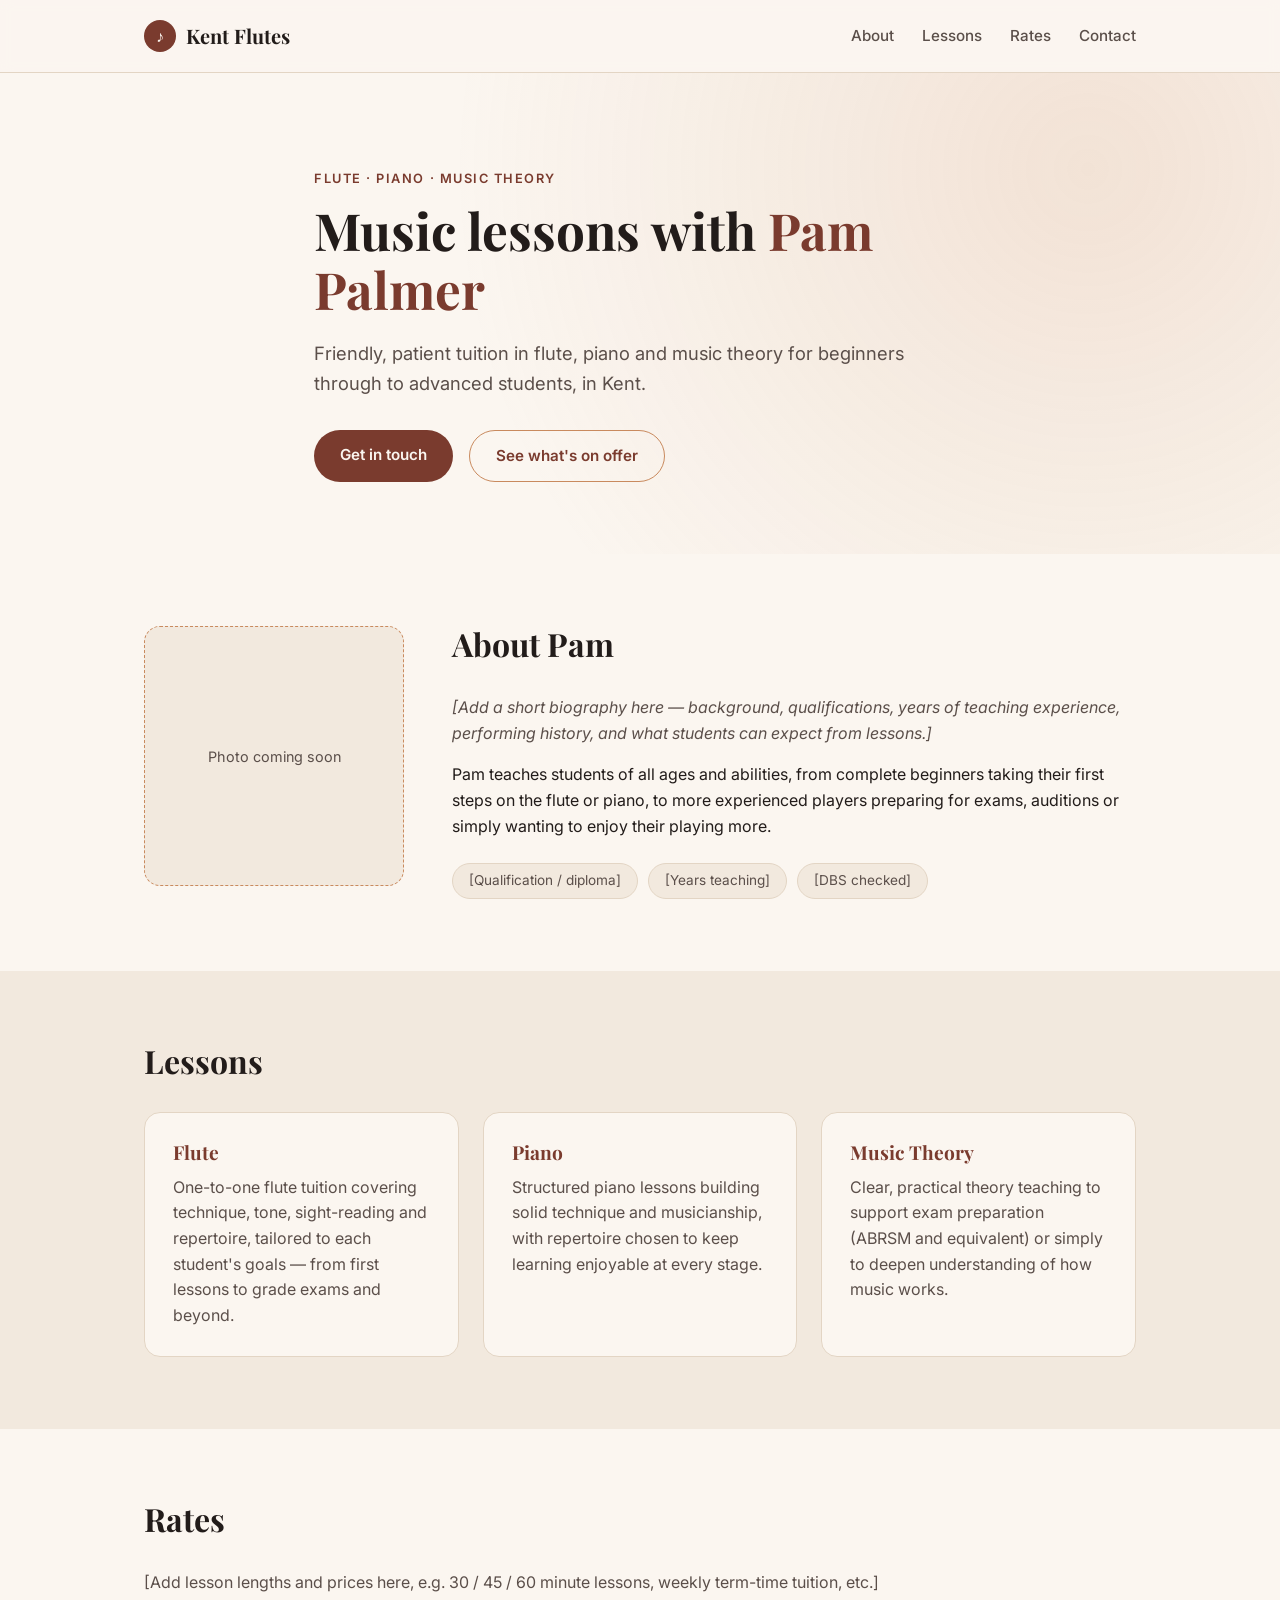
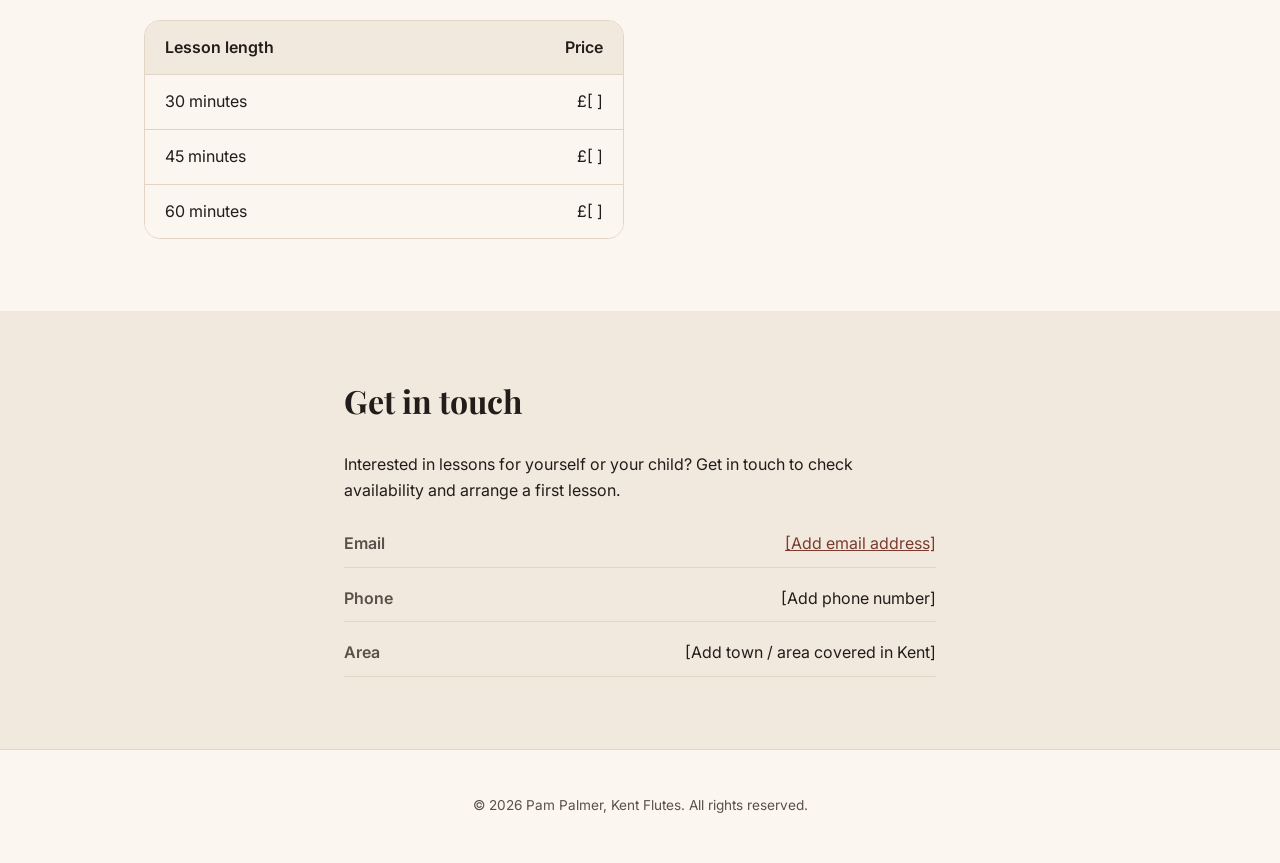
==== index.html @ 78967f45 "Add initial Kent Flutes site for Pam Palmer Flute, piano and music theory tuition site with placehol" ====
<!DOCTYPE html>
<html lang="en">
<head>
<meta charset="UTF-8">
<meta name="viewport" content="width=device-width, initial-scale=1.0">
<title>Pam Palmer | Kent Flutes — Flute, Piano &amp; Music Theory Tuition</title>
<meta name="description" content="Pam Palmer offers friendly, experienced flute, piano and music theory lessons for children and adults in Kent.">
<link rel="preconnect" href="https://fonts.googleapis.com">
<link rel="preconnect" href="https://fonts.gstatic.com" crossorigin>
<link href="https://fonts.googleapis.com/css2?family=Playfair+Display:wght@600;700&family=Inter:wght@400;500;600&display=swap" rel="stylesheet">
<link rel="stylesheet" href="styles.css">
</head>
<body>

<header class="site-header">
  <div class="wrap header-inner">
    <a class="brand" href="#top">
      <span class="brand-mark" aria-hidden="true">♪</span>
      <span class="brand-text">Kent Flutes</span>
    </a>
    <nav class="nav" aria-label="Primary">
      <a href="#about">About</a>
      <a href="#lessons">Lessons</a>
      <a href="#pricing">Rates</a>
      <a href="#contact">Contact</a>
    </nav>
  </div>
</header>

<main id="top">

  <section class="hero">
    <div class="wrap hero-inner">
      <p class="eyebrow">Flute &middot; Piano &middot; Music Theory</p>
      <h1>Music lessons with <span>Pam Palmer</span></h1>
      <p class="hero-lede">
        Friendly, patient tuition in flute, piano and music theory for beginners
        through to advanced students, in Kent.
      </p>
      <div class="hero-actions">
        <a class="btn btn-primary" href="#contact">Get in touch</a>
        <a class="btn btn-ghost" href="#lessons">See what's on offer</a>
      </div>
    </div>
  </section>

  <section id="about" class="section">
    <div class="wrap about-grid">
      <div class="about-photo" role="img" aria-label="Photo of Pam Palmer">
        <span>Photo coming soon</span>
      </div>
      <div class="about-copy">
        <h2>About Pam</h2>
        <p>
          <em>[Add a short biography here — background, qualifications, years of
          teaching experience, performing history, and what students can expect
          from lessons.]</em>
        </p>
        <p>
          Pam teaches students of all ages and abilities, from complete
          beginners taking their first steps on the flute or piano, to more
          experienced players preparing for exams, auditions or simply
          wanting to enjoy their playing more.
        </p>
        <ul class="badges">
          <li>[Qualification / diploma]</li>
          <li>[Years teaching]</li>
          <li>[DBS checked]</li>
        </ul>
      </div>
    </div>
  </section>

  <section id="lessons" class="section section-alt">
    <div class="wrap">
      <h2>Lessons</h2>
      <div class="cards">
        <article class="card">
          <h3>Flute</h3>
          <p>
            One-to-one flute tuition covering technique, tone, sight-reading
            and repertoire, tailored to each student's goals — from first
            lessons to grade exams and beyond.
          </p>
        </article>
        <article class="card">
          <h3>Piano</h3>
          <p>
            Structured piano lessons building solid technique and musicianship,
            with repertoire chosen to keep learning enjoyable at every stage.
          </p>
        </article>
        <article class="card">
          <h3>Music Theory</h3>
          <p>
            Clear, practical theory teaching to support exam preparation
            (ABRSM and equivalent) or simply to deepen understanding of how
            music works.
          </p>
        </article>
      </div>
    </div>
  </section>

  <section id="pricing" class="section">
    <div class="wrap">
      <h2>Rates</h2>
      <p class="muted">[Add lesson lengths and prices here, e.g. 30 / 45 / 60 minute lessons, weekly term-time tuition, etc.]</p>
      <div class="pricing-table">
        <div class="price-row price-head">
          <span>Lesson length</span>
          <span>Price</span>
        </div>
        <div class="price-row">
          <span>30 minutes</span>
          <span>£[ ]</span>
        </div>
        <div class="price-row">
          <span>45 minutes</span>
          <span>£[ ]</span>
        </div>
        <div class="price-row">
          <span>60 minutes</span>
          <span>£[ ]</span>
        </div>
      </div>
    </div>
  </section>

  <section id="contact" class="section section-alt">
    <div class="wrap contact-grid">
      <div>
        <h2>Get in touch</h2>
        <p>
          Interested in lessons for yourself or your child? Get in touch to
          check availability and arrange a first lesson.
        </p>
        <dl class="contact-details">
          <div>
            <dt>Email</dt>
            <dd><a href="mailto:info@kentflutes.co.uk">[Add email address]</a></dd>
          </div>
          <div>
            <dt>Phone</dt>
            <dd>[Add phone number]</dd>
          </div>
          <div>
            <dt>Area</dt>
            <dd>[Add town / area covered in Kent]</dd>
          </div>
        </dl>
      </div>
    </div>
  </section>

</main>

<footer class="site-footer">
  <div class="wrap">
    <p>&copy; <span id="year"></span> Pam Palmer, Kent Flutes. All rights reserved.</p>
  </div>
</footer>

<script>
  document.getElementById('year').textContent = new Date().getFullYear();
</script>

</body>
</html>
---- styles.css ----
:root {
  --ink: #221c1a;
  --ink-soft: #5b4f4a;
  --paper: #fbf6f0;
  --paper-alt: #f2e9de;
  --accent: #7a3b2e;
  --accent-soft: #c98a5e;
  --line: #e3d5c4;
  --font-display: "Playfair Display", serif;
  --font-body: "Inter", system-ui, sans-serif;
}

* { box-sizing: border-box; }

html { scroll-behavior: smooth; }

body {
  margin: 0;
  font-family: var(--font-body);
  color: var(--ink);
  background: var(--paper);
  line-height: 1.6;
}

.wrap {
  max-width: 1040px;
  margin: 0 auto;
  padding: 0 24px;
}

a { color: var(--accent); }

h1, h2, h3 {
  font-family: var(--font-display);
  color: var(--ink);
  margin: 0 0 0.5em;
  line-height: 1.15;
}

.muted { color: var(--ink-soft); }

/* Header */
.site-header {
  position: sticky;
  top: 0;
  z-index: 10;
  background: rgba(251, 246, 240, 0.9);
  backdrop-filter: blur(6px);
  border-bottom: 1px solid var(--line);
}

.header-inner {
  display: flex;
  align-items: center;
  justify-content: space-between;
  height: 72px;
}

.brand {
  display: flex;
  align-items: center;
  gap: 10px;
  text-decoration: none;
  font-family: var(--font-display);
  font-weight: 700;
  font-size: 1.25rem;
  color: var(--ink);
}

.brand-mark {
  display: inline-flex;
  align-items: center;
  justify-content: center;
  width: 32px;
  height: 32px;
  border-radius: 50%;
  background: var(--accent);
  color: var(--paper);
  font-size: 1rem;
}

.nav {
  display: flex;
  gap: 28px;
}

.nav a {
  text-decoration: none;
  color: var(--ink-soft);
  font-weight: 500;
  font-size: 0.95rem;
}

.nav a:hover { color: var(--accent); }

/* Hero */
.hero {
  padding: 96px 0 72px;
  background:
    radial-gradient(circle at 85% 20%, rgba(201, 138, 94, 0.18), transparent 55%),
    var(--paper);
}

.hero-inner { max-width: 700px; }

.eyebrow {
  text-transform: uppercase;
  letter-spacing: 0.12em;
  font-size: 0.8rem;
  font-weight: 600;
  color: var(--accent);
  margin: 0 0 12px;
}

.hero h1 {
  font-size: clamp(2.2rem, 4vw, 3.2rem);
  margin-bottom: 20px;
}

.hero h1 span { color: var(--accent); }

.hero-lede {
  font-size: 1.15rem;
  color: var(--ink-soft);
  margin-bottom: 32px;
}

.hero-actions { display: flex; gap: 16px; flex-wrap: wrap; }

.btn {
  display: inline-block;
  padding: 13px 26px;
  border-radius: 999px;
  text-decoration: none;
  font-weight: 600;
  font-size: 0.95rem;
  transition: transform 0.15s ease, box-shadow 0.15s ease;
}

.btn-primary {
  background: var(--accent);
  color: var(--paper);
}

.btn-primary:hover { box-shadow: 0 8px 20px rgba(122, 59, 46, 0.3); transform: translateY(-1px); }

.btn-ghost {
  background: transparent;
  color: var(--accent);
  border: 1px solid var(--accent-soft);
}

.btn-ghost:hover { background: var(--paper-alt); }

/* Sections */
.section { padding: 72px 0; }

.section-alt { background: var(--paper-alt); }

.section h2 {
  font-size: clamp(1.6rem, 3vw, 2rem);
  margin-bottom: 32px;
}

/* About */
.about-grid {
  display: grid;
  grid-template-columns: 260px 1fr;
  gap: 48px;
  align-items: start;
}

.about-photo {
  aspect-ratio: 1;
  border-radius: 16px;
  background: var(--paper-alt);
  border: 1px dashed var(--accent-soft);
  display: flex;
  align-items: center;
  justify-content: center;
  color: var(--ink-soft);
  font-size: 0.9rem;
  text-align: center;
  padding: 16px;
}

.about-copy em { color: var(--ink-soft); }

.badges {
  list-style: none;
  padding: 0;
  margin: 24px 0 0;
  display: flex;
  flex-wrap: wrap;
  gap: 10px;
}

.badges li {
  background: var(--paper-alt);
  border: 1px solid var(--line);
  border-radius: 999px;
  padding: 6px 16px;
  font-size: 0.85rem;
  color: var(--ink-soft);
}

/* Lesson cards */
.cards {
  display: grid;
  grid-template-columns: repeat(auto-fit, minmax(240px, 1fr));
  gap: 24px;
}

.card {
  background: var(--paper);
  border: 1px solid var(--line);
  border-radius: 16px;
  padding: 28px;
}

.card h3 {
  font-size: 1.2rem;
  color: var(--accent);
  margin-bottom: 12px;
}

.card p { color: var(--ink-soft); margin: 0; }

/* Pricing */
.pricing-table {
  max-width: 480px;
  border: 1px solid var(--line);
  border-radius: 16px;
  overflow: hidden;
  margin-top: 24px;
}

.price-row {
  display: flex;
  justify-content: space-between;
  padding: 14px 20px;
  border-bottom: 1px solid var(--line);
  background: var(--paper);
}

.price-row:last-child { border-bottom: none; }

.price-head {
  background: var(--paper-alt);
  font-weight: 600;
  color: var(--ink);
}

/* Contact */
.contact-grid { max-width: 640px; }

.contact-details {
  margin: 28px 0 0;
  display: grid;
  gap: 18px;
}

.contact-details div {
  display: flex;
  justify-content: space-between;
  border-bottom: 1px solid var(--line);
  padding-bottom: 10px;
}

.contact-details dt {
  font-weight: 600;
  color: var(--ink-soft);
}

.contact-details dd { margin: 0; }

/* Footer */
.site-footer {
  padding: 32px 0;
  text-align: center;
  color: var(--ink-soft);
  font-size: 0.85rem;
  border-top: 1px solid var(--line);
}

@media (max-width: 640px) {
  .nav { display: none; }
  .about-grid { grid-template-columns: 1fr; }
  .about-photo { max-width: 200px; }
  .contact-details div { flex-direction: column; gap: 4px; }
}
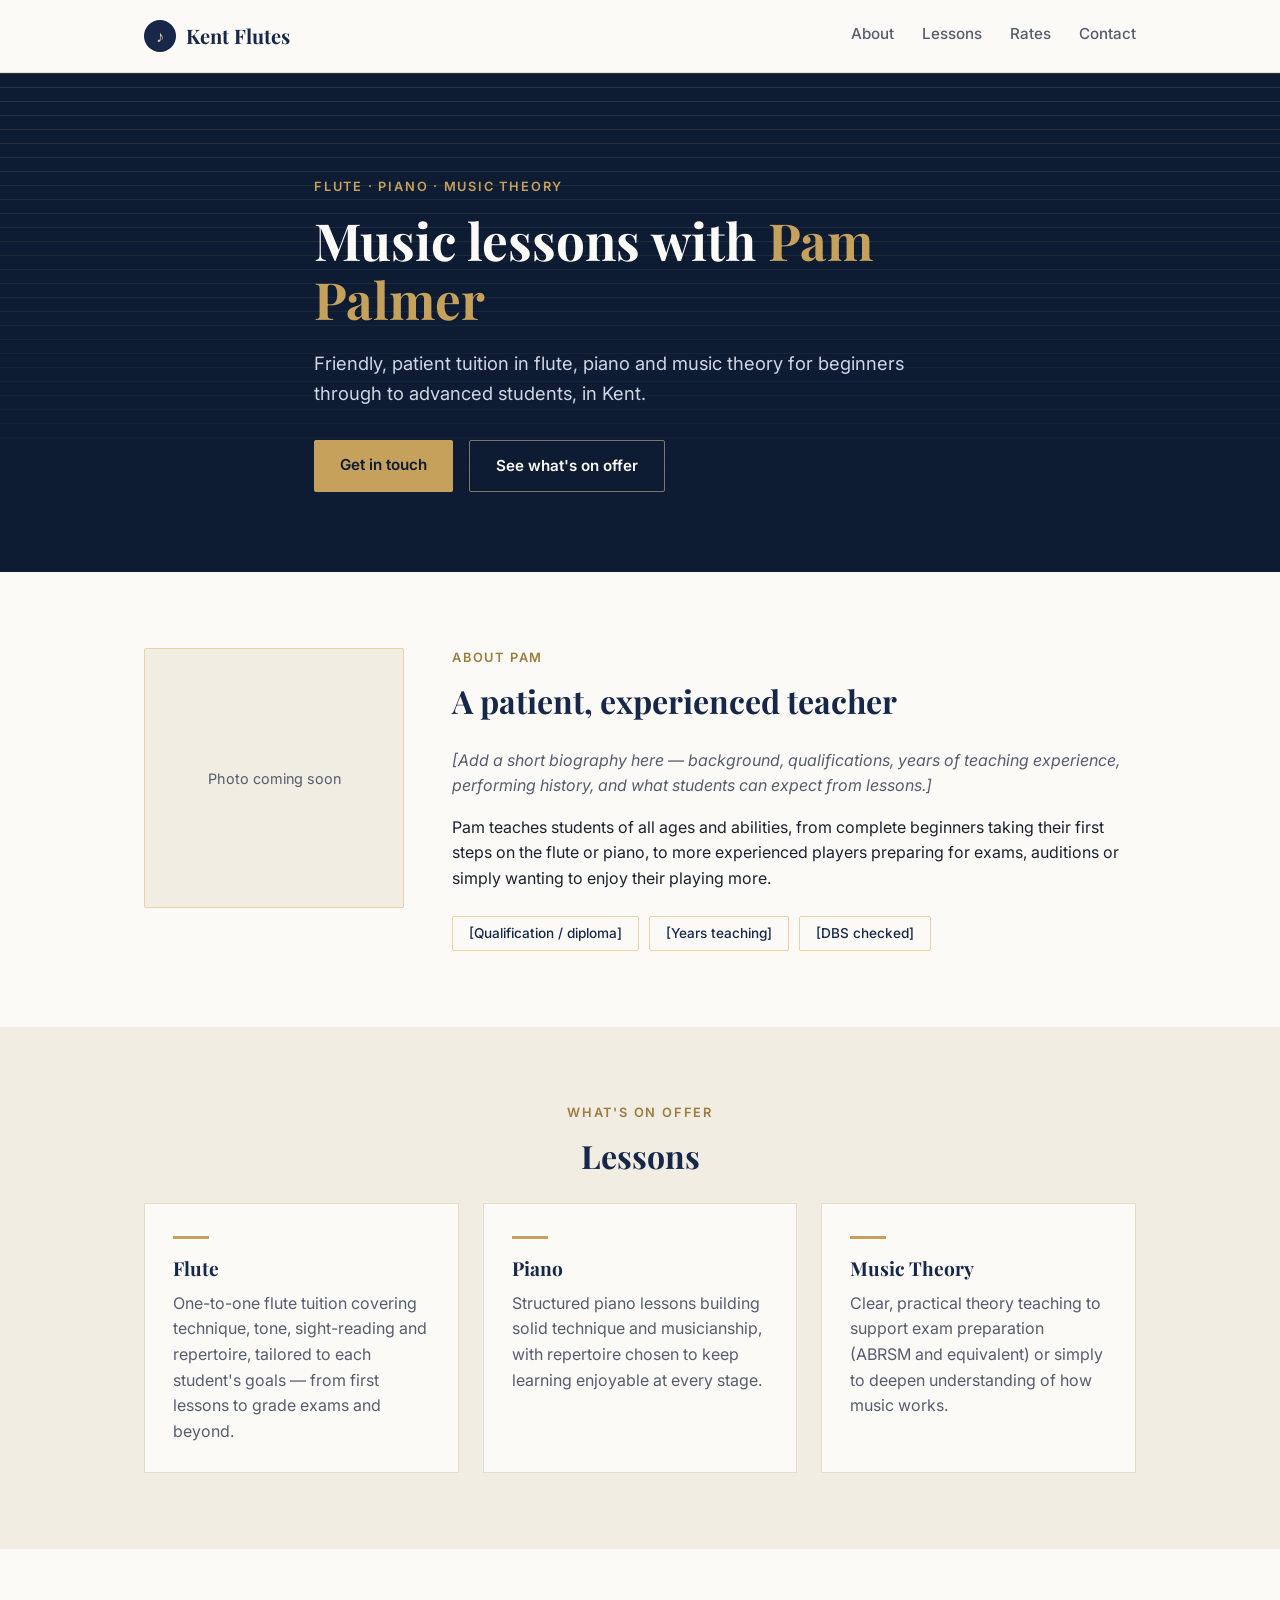
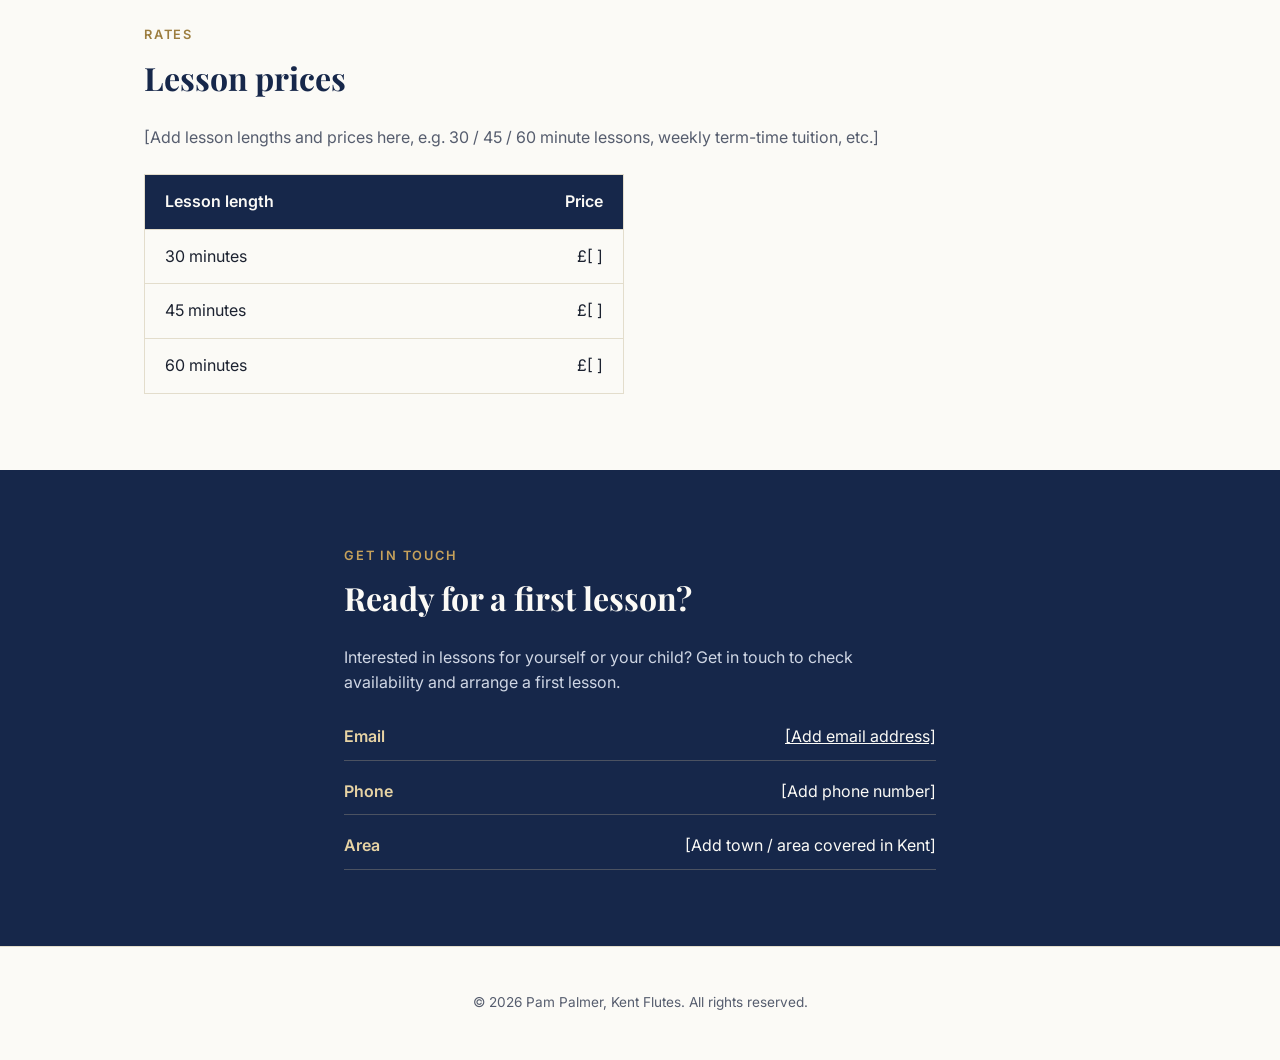
==== commit f0d4e498: "Redesign site with navy & soft gold palette Replace the warm terracotta theme with a navy/gold conse" ====
--- a/index.html
+++ b/index.html
@@ -30,6 +30,7 @@
 <main id="top">
 
   <section class="hero">
+    <div class="hero-staff" aria-hidden="true"></div>
     <div class="wrap hero-inner">
       <p class="eyebrow">Flute &middot; Piano &middot; Music Theory</p>
       <h1>Music lessons with <span>Pam Palmer</span></h1>
@@ -50,7 +51,8 @@
         <span>Photo coming soon</span>
       </div>
       <div class="about-copy">
-        <h2>About Pam</h2>
+        <p class="eyebrow eyebrow-dark">About Pam</p>
+        <h2>A patient, experienced teacher</h2>
         <p>
           <em>[Add a short biography here — background, qualifications, years of
           teaching experience, performing history, and what students can expect
@@ -73,9 +75,11 @@
 
   <section id="lessons" class="section section-alt">
     <div class="wrap">
-      <h2>Lessons</h2>
+      <p class="eyebrow eyebrow-dark center">What's on offer</p>
+      <h2 class="center">Lessons</h2>
       <div class="cards">
         <article class="card">
+          <span class="card-rule" aria-hidden="true"></span>
           <h3>Flute</h3>
           <p>
             One-to-one flute tuition covering technique, tone, sight-reading
@@ -84,6 +88,7 @@
           </p>
         </article>
         <article class="card">
+          <span class="card-rule" aria-hidden="true"></span>
           <h3>Piano</h3>
           <p>
             Structured piano lessons building solid technique and musicianship,
@@ -91,6 +96,7 @@
           </p>
         </article>
         <article class="card">
+          <span class="card-rule" aria-hidden="true"></span>
           <h3>Music Theory</h3>
           <p>
             Clear, practical theory teaching to support exam preparation
@@ -104,7 +110,8 @@
 
   <section id="pricing" class="section">
     <div class="wrap">
-      <h2>Rates</h2>
+      <p class="eyebrow eyebrow-dark">Rates</p>
+      <h2>Lesson prices</h2>
       <p class="muted">[Add lesson lengths and prices here, e.g. 30 / 45 / 60 minute lessons, weekly term-time tuition, etc.]</p>
       <div class="pricing-table">
         <div class="price-row price-head">
@@ -127,11 +134,12 @@
     </div>
   </section>
 
-  <section id="contact" class="section section-alt">
+  <section id="contact" class="section section-dark">
     <div class="wrap contact-grid">
       <div>
-        <h2>Get in touch</h2>
-        <p>
+        <p class="eyebrow">Get in touch</p>
+        <h2>Ready for a first lesson?</h2>
+        <p class="contact-lede">
           Interested in lessons for yourself or your child? Get in touch to
           check availability and arrange a first lesson.
         </p>
--- a/styles.css
+++ b/styles.css
@@ -1,11 +1,14 @@
 :root {
-  --ink: #221c1a;
-  --ink-soft: #5b4f4a;
-  --paper: #fbf6f0;
-  --paper-alt: #f2e9de;
-  --accent: #7a3b2e;
-  --accent-soft: #c98a5e;
-  --line: #e3d5c4;
+  --navy-deep: #0d1b33;
+  --navy: #16274a;
+  --navy-soft: #27406e;
+  --gold: #c6a15b;
+  --gold-soft: #e7d3a4;
+  --ink: #1c2230;
+  --ink-soft: #565d6e;
+  --paper: #fbfaf6;
+  --paper-alt: #f1ede3;
+  --line: #e3ddcc;
   --font-display: "Playfair Display", serif;
   --font-body: "Inter", system-ui, sans-serif;
 }
@@ -28,14 +31,16 @@
   padding: 0 24px;
 }
 
-a { color: var(--accent); }
+a { color: var(--navy); }
 
 h1, h2, h3 {
   font-family: var(--font-display);
-  color: var(--ink);
+  color: var(--navy);
   margin: 0 0 0.5em;
   line-height: 1.15;
 }
+
+.center { text-align: center; }
 
 .muted { color: var(--ink-soft); }
 
@@ -44,7 +49,7 @@
   position: sticky;
   top: 0;
   z-index: 10;
-  background: rgba(251, 246, 240, 0.9);
+  background: rgba(251, 250, 246, 0.94);
   backdrop-filter: blur(6px);
   border-bottom: 1px solid var(--line);
 }
@@ -64,7 +69,7 @@
   font-family: var(--font-display);
   font-weight: 700;
   font-size: 1.25rem;
-  color: var(--ink);
+  color: var(--navy);
 }
 
 .brand-mark {
@@ -74,8 +79,8 @@
   width: 32px;
   height: 32px;
   border-radius: 50%;
-  background: var(--accent);
-  color: var(--paper);
+  background: var(--navy);
+  color: var(--gold-soft);
   font-size: 1rem;
 }
 
@@ -89,39 +94,60 @@
   color: var(--ink-soft);
   font-weight: 500;
   font-size: 0.95rem;
-}
-
-.nav a:hover { color: var(--accent); }
+  border-bottom: 1px solid transparent;
+  padding-bottom: 2px;
+  transition: color 0.15s ease, border-color 0.15s ease;
+}
+
+.nav a:hover { color: var(--navy); border-color: var(--gold); }
 
 /* Hero */
 .hero {
-  padding: 96px 0 72px;
-  background:
-    radial-gradient(circle at 85% 20%, rgba(201, 138, 94, 0.18), transparent 55%),
-    var(--paper);
-}
-
-.hero-inner { max-width: 700px; }
+  position: relative;
+  padding: 104px 0 80px;
+  background: var(--navy-deep);
+  color: var(--paper);
+  overflow: hidden;
+}
+
+.hero-staff {
+  position: absolute;
+  inset: 0;
+  background-image: repeating-linear-gradient(
+    to bottom,
+    rgba(231, 211, 164, 0.14) 0,
+    rgba(231, 211, 164, 0.14) 1px,
+    transparent 1px,
+    transparent 14px
+  );
+  mask-image: linear-gradient(to bottom, black, transparent 85%);
+  pointer-events: none;
+}
+
+.hero-inner { position: relative; max-width: 700px; }
 
 .eyebrow {
   text-transform: uppercase;
-  letter-spacing: 0.12em;
+  letter-spacing: 0.14em;
   font-size: 0.8rem;
   font-weight: 600;
-  color: var(--accent);
-  margin: 0 0 12px;
-}
+  color: var(--gold);
+  margin: 0 0 14px;
+}
+
+.eyebrow-dark { color: #9c7d3f; }
 
 .hero h1 {
   font-size: clamp(2.2rem, 4vw, 3.2rem);
   margin-bottom: 20px;
-}
-
-.hero h1 span { color: var(--accent); }
+  color: var(--paper);
+}
+
+.hero h1 span { color: var(--gold); }
 
 .hero-lede {
   font-size: 1.15rem;
-  color: var(--ink-soft);
+  color: #cfd6e4;
   margin-bottom: 32px;
 }
 
@@ -130,36 +156,43 @@
 .btn {
   display: inline-block;
   padding: 13px 26px;
-  border-radius: 999px;
+  border-radius: 2px;
   text-decoration: none;
   font-weight: 600;
   font-size: 0.95rem;
-  transition: transform 0.15s ease, box-shadow 0.15s ease;
+  transition: transform 0.15s ease, box-shadow 0.15s ease, background 0.15s ease;
 }
 
 .btn-primary {
-  background: var(--accent);
-  color: var(--paper);
-}
-
-.btn-primary:hover { box-shadow: 0 8px 20px rgba(122, 59, 46, 0.3); transform: translateY(-1px); }
+  background: var(--gold);
+  color: var(--navy-deep);
+}
+
+.btn-primary:hover { box-shadow: 0 8px 20px rgba(198, 161, 91, 0.35); transform: translateY(-1px); }
 
 .btn-ghost {
   background: transparent;
-  color: var(--accent);
-  border: 1px solid var(--accent-soft);
-}
-
-.btn-ghost:hover { background: var(--paper-alt); }
+  color: var(--paper);
+  border: 1px solid rgba(231, 211, 164, 0.5);
+}
+
+.btn-ghost:hover { background: rgba(231, 211, 164, 0.1); border-color: var(--gold); }
 
 /* Sections */
-.section { padding: 72px 0; }
+.section { padding: 76px 0; }
 
 .section-alt { background: var(--paper-alt); }
+
+.section-dark {
+  background: var(--navy);
+  color: var(--paper);
+}
+
+.section-dark h2 { color: var(--paper); }
 
 .section h2 {
   font-size: clamp(1.6rem, 3vw, 2rem);
-  margin-bottom: 32px;
+  margin-bottom: 28px;
 }
 
 /* About */
@@ -172,9 +205,9 @@
 
 .about-photo {
   aspect-ratio: 1;
-  border-radius: 16px;
+  border-radius: 2px;
   background: var(--paper-alt);
-  border: 1px dashed var(--accent-soft);
+  border: 1px solid var(--gold-soft);
   display: flex;
   align-items: center;
   justify-content: center;
@@ -196,12 +229,13 @@
 }
 
 .badges li {
-  background: var(--paper-alt);
-  border: 1px solid var(--line);
-  border-radius: 999px;
+  background: var(--paper);
+  border: 1px solid var(--gold-soft);
+  border-radius: 2px;
   padding: 6px 16px;
   font-size: 0.85rem;
-  color: var(--ink-soft);
+  color: var(--navy);
+  font-weight: 500;
 }
 
 /* Lesson cards */
@@ -212,15 +246,23 @@
 }
 
 .card {
+  position: relative;
   background: var(--paper);
   border: 1px solid var(--line);
-  border-radius: 16px;
-  padding: 28px;
+  padding: 32px 28px 28px;
+}
+
+.card-rule {
+  display: block;
+  width: 36px;
+  height: 3px;
+  background: var(--gold);
+  margin-bottom: 18px;
 }
 
 .card h3 {
   font-size: 1.2rem;
-  color: var(--accent);
+  color: var(--navy);
   margin-bottom: 12px;
 }
 
@@ -230,7 +272,6 @@
 .pricing-table {
   max-width: 480px;
   border: 1px solid var(--line);
-  border-radius: 16px;
   overflow: hidden;
   margin-top: 24px;
 }
@@ -246,13 +287,15 @@
 .price-row:last-child { border-bottom: none; }
 
 .price-head {
-  background: var(--paper-alt);
+  background: var(--navy);
+  color: var(--paper);
   font-weight: 600;
-  color: var(--ink);
 }
 
 /* Contact */
 .contact-grid { max-width: 640px; }
+
+.contact-lede { color: #cfd6e4; }
 
 .contact-details {
   margin: 28px 0 0;
@@ -263,16 +306,21 @@
 .contact-details div {
   display: flex;
   justify-content: space-between;
-  border-bottom: 1px solid var(--line);
+  border-bottom: 1px solid rgba(231, 211, 164, 0.25);
   padding-bottom: 10px;
 }
 
 .contact-details dt {
   font-weight: 600;
-  color: var(--ink-soft);
-}
-
-.contact-details dd { margin: 0; }
+  color: var(--gold-soft);
+}
+
+.contact-details dd {
+  margin: 0;
+  color: var(--paper);
+}
+
+.contact-details dd a { color: var(--paper); }
 
 /* Footer */
 .site-footer {
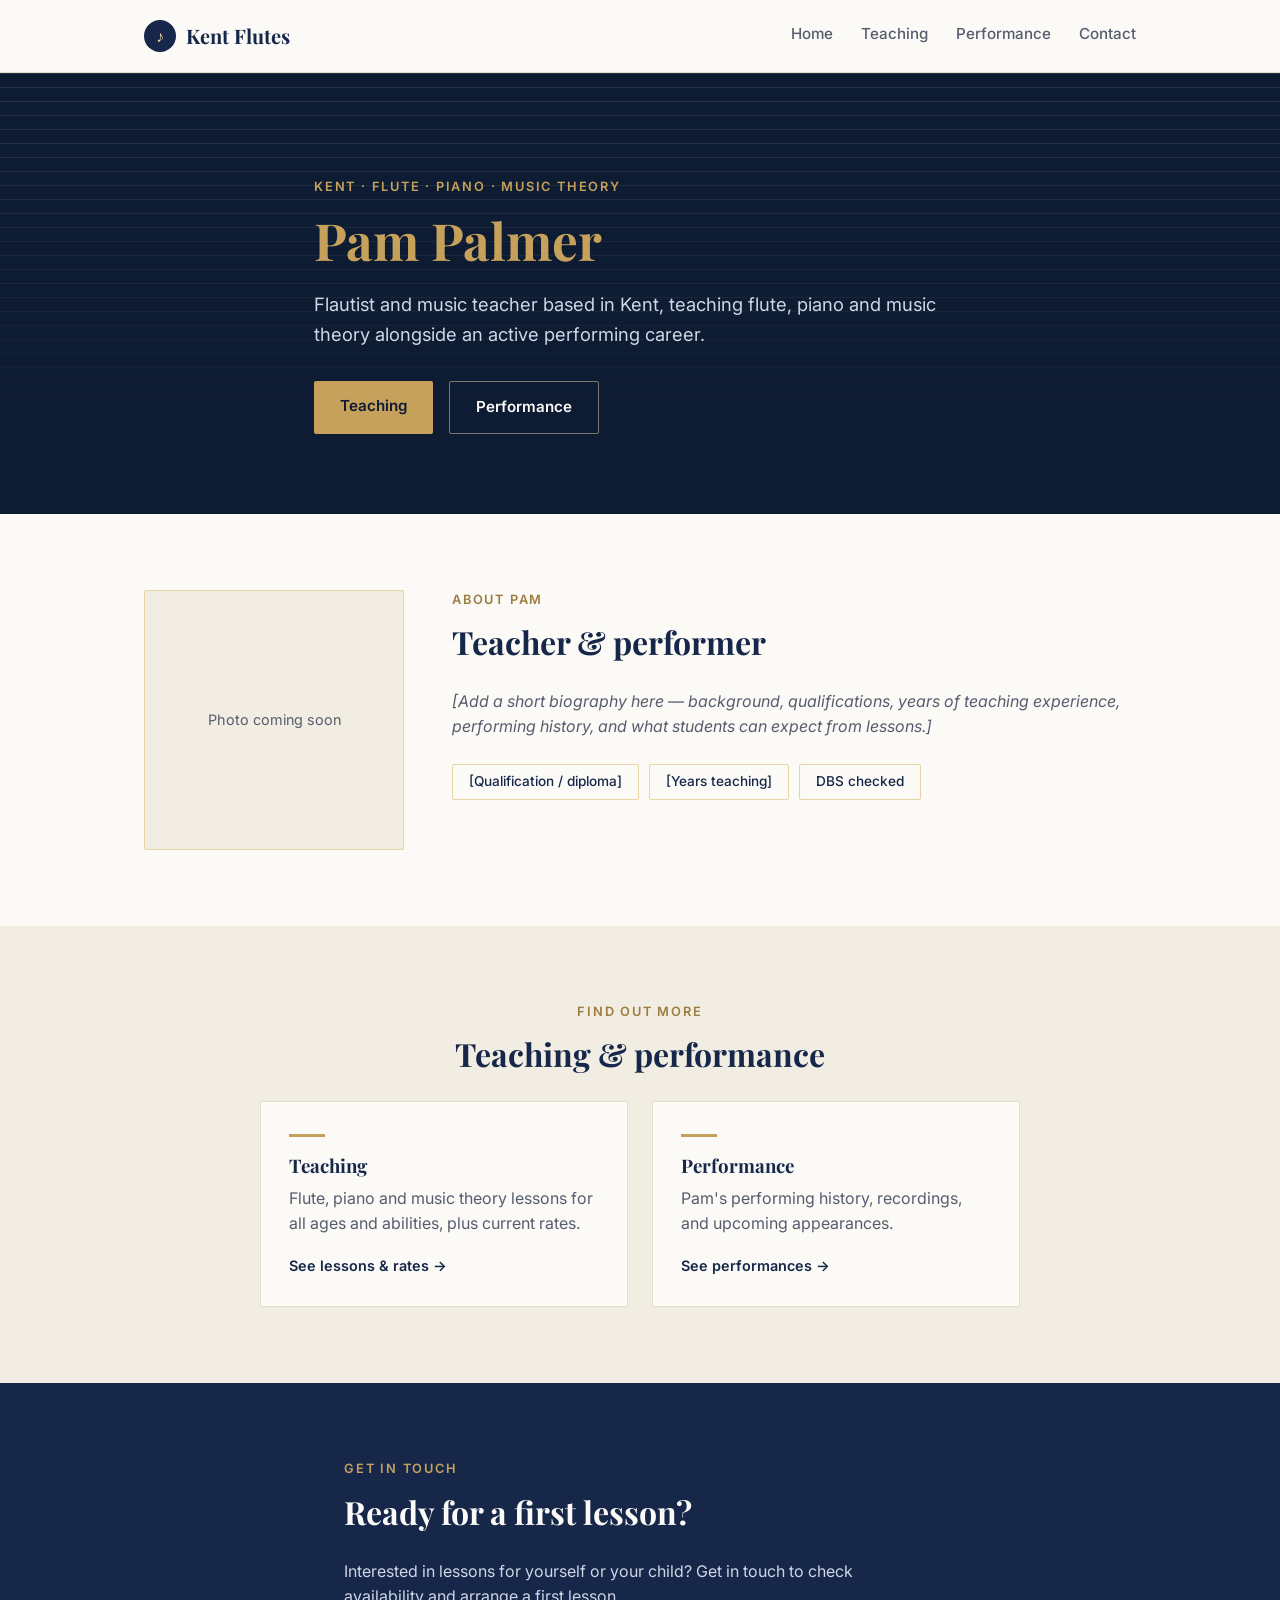
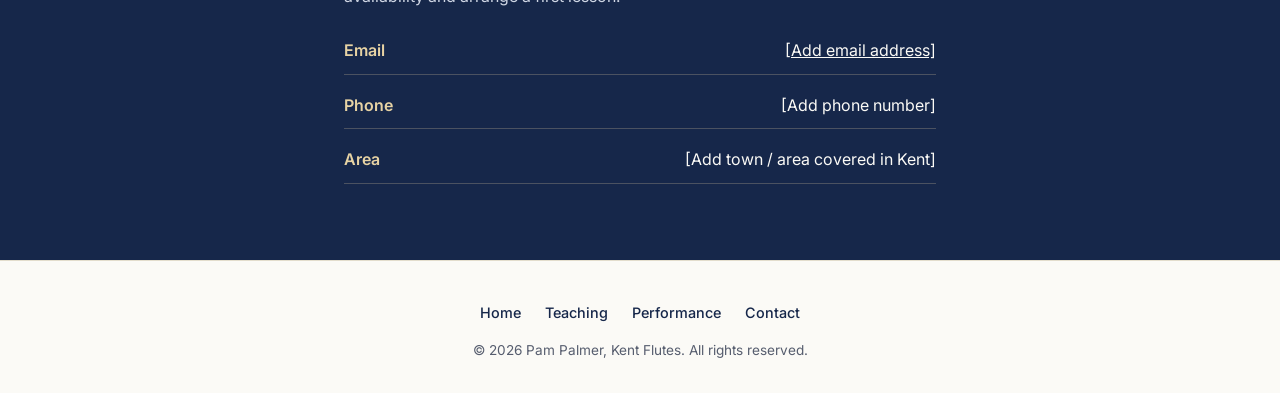
==== commit 37de345b: "Split into Home/Teaching/Performance pages, add real headshot - Home: neutral hero (teacher & perfor" ====
--- a/index.html
+++ b/index.html
@@ -3,8 +3,8 @@
 <head>
 <meta charset="UTF-8">
 <meta name="viewport" content="width=device-width, initial-scale=1.0">
-<title>Pam Palmer | Kent Flutes — Flute, Piano &amp; Music Theory Tuition</title>
-<meta name="description" content="Pam Palmer offers friendly, experienced flute, piano and music theory lessons for children and adults in Kent.">
+<title>Pam Palmer | Kent Flutes — Flautist &amp; Music Teacher</title>
+<meta name="description" content="Pam Palmer is a Kent-based flautist and music teacher, offering flute, piano and music theory lessons alongside an active performing career.">
 <link rel="preconnect" href="https://fonts.googleapis.com">
 <link rel="preconnect" href="https://fonts.gstatic.com" crossorigin>
 <link href="https://fonts.googleapis.com/css2?family=Playfair+Display:wght@600;700&family=Inter:wght@400;500;600&display=swap" rel="stylesheet">
@@ -14,15 +14,15 @@
 
 <header class="site-header">
   <div class="wrap header-inner">
-    <a class="brand" href="#top">
+    <a class="brand" href="index.html">
       <span class="brand-mark" aria-hidden="true">♪</span>
       <span class="brand-text">Kent Flutes</span>
     </a>
     <nav class="nav" aria-label="Primary">
-      <a href="#about">About</a>
-      <a href="#lessons">Lessons</a>
-      <a href="#pricing">Rates</a>
-      <a href="#contact">Contact</a>
+      <a href="index.html" aria-current="page">Home</a>
+      <a href="teaching.html">Teaching</a>
+      <a href="performance.html">Performance</a>
+      <a href="index.html#contact">Contact</a>
     </nav>
   </div>
 </header>
@@ -32,15 +32,15 @@
   <section class="hero">
     <div class="hero-staff" aria-hidden="true"></div>
     <div class="wrap hero-inner">
-      <p class="eyebrow">Flute &middot; Piano &middot; Music Theory</p>
-      <h1>Music lessons with <span>Pam Palmer</span></h1>
+      <p class="eyebrow">Kent &middot; Flute &middot; Piano &middot; Music Theory</p>
+      <h1><span>Pam Palmer</span></h1>
       <p class="hero-lede">
-        Friendly, patient tuition in flute, piano and music theory for beginners
-        through to advanced students, in Kent.
+        Flautist and music teacher based in Kent, teaching flute, piano and
+        music theory alongside an active performing career.
       </p>
       <div class="hero-actions">
-        <a class="btn btn-primary" href="#contact">Get in touch</a>
-        <a class="btn btn-ghost" href="#lessons">See what's on offer</a>
+        <a class="btn btn-primary" href="teaching.html">Teaching</a>
+        <a class="btn btn-ghost" href="performance.html">Performance</a>
       </div>
     </div>
   </section>
@@ -52,84 +52,44 @@
       </div>
       <div class="about-copy">
         <p class="eyebrow eyebrow-dark">About Pam</p>
-        <h2>A patient, experienced teacher</h2>
+        <h2>Teacher &amp; performer</h2>
         <p>
           <em>[Add a short biography here — background, qualifications, years of
           teaching experience, performing history, and what students can expect
           from lessons.]</em>
         </p>
-        <p>
-          Pam teaches students of all ages and abilities, from complete
-          beginners taking their first steps on the flute or piano, to more
-          experienced players preparing for exams, auditions or simply
-          wanting to enjoy their playing more.
-        </p>
         <ul class="badges">
           <li>[Qualification / diploma]</li>
           <li>[Years teaching]</li>
-          <li>[DBS checked]</li>
+          <li>DBS checked</li>
         </ul>
       </div>
     </div>
   </section>
 
-  <section id="lessons" class="section section-alt">
+  <section id="explore" class="section section-alt">
     <div class="wrap">
-      <p class="eyebrow eyebrow-dark center">What's on offer</p>
-      <h2 class="center">Lessons</h2>
-      <div class="cards">
-        <article class="card">
+      <p class="eyebrow eyebrow-dark center">Find out more</p>
+      <h2 class="center">Teaching &amp; performance</h2>
+      <div class="link-cards">
+        <a class="link-card" href="teaching.html">
           <span class="card-rule" aria-hidden="true"></span>
-          <h3>Flute</h3>
+          <h3>Teaching</h3>
           <p>
-            One-to-one flute tuition covering technique, tone, sight-reading
-            and repertoire, tailored to each student's goals — from first
-            lessons to grade exams and beyond.
+            Flute, piano and music theory lessons for all ages and
+            abilities, plus current rates.
           </p>
-        </article>
-        <article class="card">
+          <span class="link-card-cta">See lessons &amp; rates &rarr;</span>
+        </a>
+        <a class="link-card" href="performance.html">
           <span class="card-rule" aria-hidden="true"></span>
-          <h3>Piano</h3>
+          <h3>Performance</h3>
           <p>
-            Structured piano lessons building solid technique and musicianship,
-            with repertoire chosen to keep learning enjoyable at every stage.
+            Pam's performing history, recordings, and upcoming
+            appearances.
           </p>
-        </article>
-        <article class="card">
-          <span class="card-rule" aria-hidden="true"></span>
-          <h3>Music Theory</h3>
-          <p>
-            Clear, practical theory teaching to support exam preparation
-            (ABRSM and equivalent) or simply to deepen understanding of how
-            music works.
-          </p>
-        </article>
-      </div>
-    </div>
-  </section>
-
-  <section id="pricing" class="section">
-    <div class="wrap">
-      <p class="eyebrow eyebrow-dark">Rates</p>
-      <h2>Lesson prices</h2>
-      <p class="muted">[Add lesson lengths and prices here, e.g. 30 / 45 / 60 minute lessons, weekly term-time tuition, etc.]</p>
-      <div class="pricing-table">
-        <div class="price-row price-head">
-          <span>Lesson length</span>
-          <span>Price</span>
-        </div>
-        <div class="price-row">
-          <span>30 minutes</span>
-          <span>£[ ]</span>
-        </div>
-        <div class="price-row">
-          <span>45 minutes</span>
-          <span>£[ ]</span>
-        </div>
-        <div class="price-row">
-          <span>60 minutes</span>
-          <span>£[ ]</span>
-        </div>
+          <span class="link-card-cta">See performances &rarr;</span>
+        </a>
       </div>
     </div>
   </section>
@@ -164,7 +124,13 @@
 </main>
 
 <footer class="site-footer">
-  <div class="wrap">
+  <div class="wrap footer-inner">
+    <nav class="footer-nav" aria-label="Footer">
+      <a href="index.html">Home</a>
+      <a href="teaching.html">Teaching</a>
+      <a href="performance.html">Performance</a>
+      <a href="index.html#contact">Contact</a>
+    </nav>
     <p>&copy; <span id="year"></span> Pam Palmer, Kent Flutes. All rights reserved.</p>
   </div>
 </footer>
--- a/styles.css
+++ b/styles.css
@@ -178,6 +178,8 @@
 
 .btn-ghost:hover { background: rgba(231, 211, 164, 0.1); border-color: var(--gold); }
 
+.hero-sub { padding: 72px 0 56px; }
+
 /* Sections */
 .section { padding: 76px 0; }
 
@@ -268,6 +270,67 @@
 
 .card p { color: var(--ink-soft); margin: 0; }
 
+/* Link cards (home page teasers) */
+.link-cards {
+  display: grid;
+  grid-template-columns: repeat(auto-fit, minmax(260px, 1fr));
+  gap: 24px;
+  max-width: 760px;
+  margin: 0 auto;
+}
+
+.link-card {
+  display: block;
+  background: var(--paper);
+  border: 1px solid var(--line);
+  padding: 32px 28px 28px;
+  text-decoration: none;
+  transition: border-color 0.15s ease, transform 0.15s ease;
+}
+
+.link-card:hover {
+  border-color: var(--gold);
+  transform: translateY(-2px);
+}
+
+.link-card h3 { color: var(--navy); }
+
+.link-card p { color: var(--ink-soft); margin: 0 0 16px; }
+
+.link-card-cta {
+  font-weight: 600;
+  font-size: 0.9rem;
+  color: var(--navy);
+}
+
+.link-card:hover .link-card-cta { color: var(--gold); }
+
+/* Timeline (performance highlights) */
+.timeline {
+  list-style: none;
+  margin: 24px 0 0;
+  padding: 0;
+  max-width: 640px;
+}
+
+.timeline li {
+  display: flex;
+  gap: 24px;
+  padding: 16px 0;
+  border-bottom: 1px solid var(--line);
+}
+
+.timeline li:first-child { padding-top: 0; }
+
+.timeline-date {
+  flex: 0 0 72px;
+  font-family: var(--font-display);
+  font-weight: 700;
+  color: var(--gold);
+}
+
+.timeline-body { color: var(--ink-soft); }
+
 /* Pricing */
 .pricing-table {
   max-width: 480px;
@@ -324,16 +387,187 @@
 
 /* Footer */
 .site-footer {
-  padding: 32px 0;
+  padding: 40px 0 32px;
   text-align: center;
   color: var(--ink-soft);
   font-size: 0.85rem;
   border-top: 1px solid var(--line);
 }
+
+.footer-inner p { margin: 0; }
+
+.footer-nav {
+  display: flex;
+  justify-content: center;
+  gap: 24px;
+  margin-bottom: 16px;
+}
+
+.footer-nav a {
+  color: var(--navy);
+  text-decoration: none;
+  font-size: 0.9rem;
+  font-weight: 500;
+}
+
+.footer-nav a:hover { color: var(--gold); }
 
 @media (max-width: 640px) {
   .nav { display: none; }
   .about-grid { grid-template-columns: 1fr; }
   .about-photo { max-width: 200px; }
   .contact-details div { flex-direction: column; gap: 4px; }
-}
+  .footer-nav { flex-wrap: wrap; gap: 12px 20px; }
+  .timeline li { gap: 14px; }
+}
+
+/* ============================================= */
+/* Performance page — glossier editorial theme    */
+/* ============================================= */
+
+.performance-page { background: var(--navy-deep); }
+
+.performance-page .site-header {
+  background: rgba(13, 27, 51, 0.92);
+  border-bottom-color: rgba(231, 211, 164, 0.18);
+}
+
+.performance-page .brand,
+.performance-page .brand-mark { color: var(--paper); }
+
+.performance-page .brand-mark { background: var(--gold); color: var(--navy-deep); }
+
+.performance-page .nav a { color: #cfd6e4; }
+
+.performance-page .nav a:hover { color: var(--gold); border-color: var(--gold); }
+
+.performance-page .site-footer {
+  background: var(--navy-deep);
+  border-top-color: rgba(231, 211, 164, 0.18);
+  color: #9aa3b8;
+}
+
+.performance-page .footer-nav a { color: var(--paper); }
+
+.performance-page .footer-nav a:hover { color: var(--gold); }
+
+/* Split hero */
+.perf-hero {
+  display: grid;
+  grid-template-columns: minmax(280px, 42%) 1fr;
+  min-height: 600px;
+}
+
+.perf-hero-media {
+  position: relative;
+  overflow: hidden;
+  background: var(--navy-deep);
+}
+
+.perf-hero-media img {
+  width: 100%;
+  height: 100%;
+  object-fit: cover;
+  object-position: top center;
+  display: block;
+}
+
+.perf-hero-media::after {
+  content: "";
+  position: absolute;
+  inset: 0;
+  background: linear-gradient(to right, transparent 55%, var(--navy-deep) 100%);
+}
+
+.perf-hero-panel {
+  display: flex;
+  flex-direction: column;
+  justify-content: center;
+  padding: 64px 64px 64px 48px;
+  background: var(--navy-deep);
+}
+
+.performance-page .eyebrow { color: var(--gold); }
+
+.perf-hero-panel h1 {
+  font-size: clamp(2.4rem, 5vw, 3.6rem);
+  color: var(--paper);
+  margin-bottom: 4px;
+}
+
+.perf-role {
+  font-family: "Cormorant Garamond", serif;
+  font-style: italic;
+  font-size: 1.4rem;
+  color: var(--gold-soft);
+  margin: 0 0 24px;
+}
+
+.perf-bio {
+  font-size: 1.05rem;
+  color: #cfd6e4;
+  max-width: 44ch;
+  margin-bottom: 32px;
+}
+
+.perf-bio em { color: #cfd6e4; }
+
+/* Dark sections */
+.perf-section {
+  padding: 84px 0;
+  background: var(--navy);
+  color: var(--paper);
+  border-top: 1px solid rgba(231, 211, 164, 0.12);
+}
+
+.perf-section-deep { background: var(--navy-deep); }
+
+.perf-section h2 {
+  font-size: clamp(1.7rem, 3vw, 2.2rem);
+  color: var(--paper);
+  margin-bottom: 32px;
+}
+
+.perf-muted { color: #aab2c6; max-width: 56ch; }
+
+.perf-timeline {
+  list-style: none;
+  margin: 0;
+  padding: 0;
+  max-width: 680px;
+}
+
+.perf-timeline li {
+  display: flex;
+  gap: 32px;
+  align-items: baseline;
+  padding: 22px 0;
+  border-bottom: 1px solid rgba(231, 211, 164, 0.15);
+}
+
+.perf-timeline li:first-child { padding-top: 0; }
+
+.perf-timeline-date {
+  flex: 0 0 76px;
+  font-family: var(--font-display);
+  font-weight: 700;
+  font-size: 1.1rem;
+  color: var(--gold);
+}
+
+.perf-timeline-body {
+  font-family: "Cormorant Garamond", serif;
+  font-style: italic;
+  font-size: 1.2rem;
+  color: #dde2ee;
+}
+
+@media (max-width: 760px) {
+  .perf-hero { grid-template-columns: 1fr; }
+  .perf-hero-media { height: 420px; }
+  .perf-hero-media::after {
+    background: linear-gradient(to bottom, transparent 55%, var(--navy-deep) 100%);
+  }
+  .perf-hero-panel { padding: 40px 24px 56px; }
+  .perf-timeline li { flex-direction: column; gap: 6px; }
+}
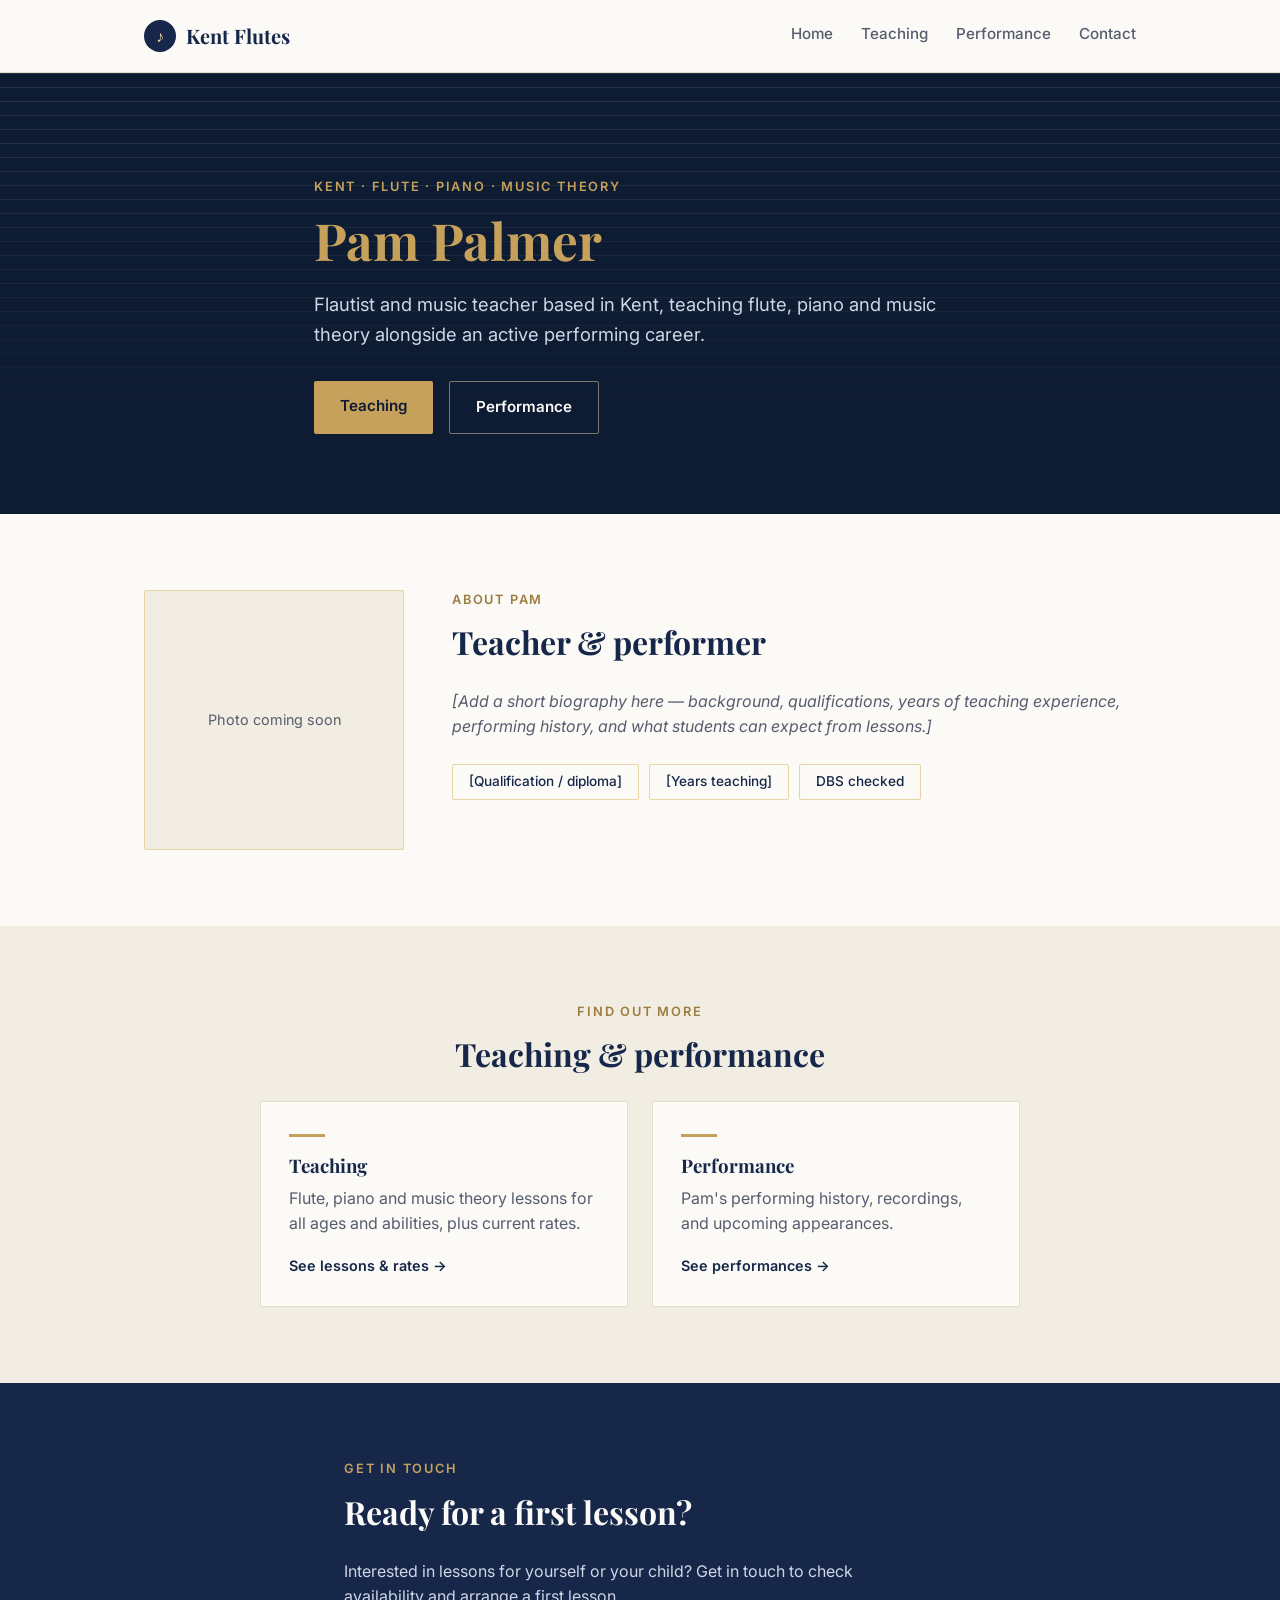
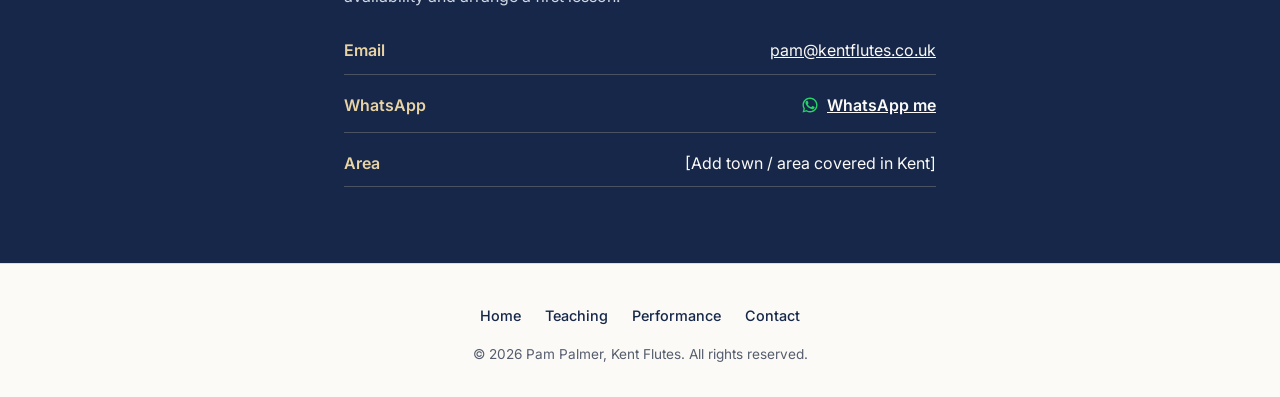
==== commit 99c8eaef: "Add real email, swap phone for WhatsApp contact link Use Pam's real email (pam@kentflutes.co.uk) and" ====
--- a/index.html
+++ b/index.html
@@ -106,11 +106,16 @@
         <dl class="contact-details">
           <div>
             <dt>Email</dt>
-            <dd><a href="mailto:info@kentflutes.co.uk">[Add email address]</a></dd>
+            <dd><a href="mailto:pam@kentflutes.co.uk">pam@kentflutes.co.uk</a></dd>
           </div>
           <div>
-            <dt>Phone</dt>
-            <dd>[Add phone number]</dd>
+            <dt>WhatsApp</dt>
+            <dd>
+              <a class="whatsapp-link" href="https://wa.me/44[ADD WHATSAPP NUMBER]" target="_blank" rel="noopener">
+                <svg class="whatsapp-icon" viewBox="0 0 24 24" aria-hidden="true"><path d="M17.47 14.38c-.3-.15-1.76-.87-2.03-.97-.27-.1-.47-.15-.67.15-.2.3-.77.97-.94 1.17-.17.2-.35.22-.65.07-.3-.15-1.26-.46-2.4-1.48-.89-.79-1.48-1.76-1.66-2.06-.17-.3-.02-.46.13-.61.14-.14.3-.35.45-.52.15-.17.2-.3.3-.5.1-.2.05-.37-.02-.52-.07-.15-.67-1.6-.91-2.2-.24-.58-.49-.5-.67-.51h-.57c-.2 0-.52.07-.79.37-.27.3-1.04 1.02-1.04 2.48 0 1.46 1.07 2.87 1.22 3.07.15.2 2.1 3.2 5.08 4.49.71.31 1.26.49 1.69.63.71.22 1.36.19 1.87.12.57-.09 1.76-.72 2.01-1.41.25-.69.25-1.28.17-1.41-.07-.12-.27-.2-.57-.35z"/><path d="M12.02 2C6.5 2 2 6.47 2 11.96c0 1.84.5 3.56 1.38 5.04L2 22l5.17-1.35a10.01 10.01 0 0 0 4.85 1.24h.01c5.52 0 10.01-4.47 10.01-9.96C21.99 6.47 17.5 2 12.02 2Zm0 18.12h-.01a8.1 8.1 0 0 1-4.14-1.14l-.3-.17-3.07.8.82-2.98-.2-.31a8.08 8.08 0 0 1-1.25-4.36c0-4.47 3.65-8.1 8.16-8.1 2.18 0 4.22.85 5.76 2.39a8.05 8.05 0 0 1 2.39 5.73c0 4.47-3.66 8.14-8.16 8.14Z"/></svg>
+                WhatsApp me
+              </a>
+            </dd>
           </div>
           <div>
             <dt>Area</dt>
--- a/styles.css
+++ b/styles.css
@@ -385,6 +385,20 @@
 
 .contact-details dd a { color: var(--paper); }
 
+.whatsapp-link {
+  display: inline-flex;
+  align-items: center;
+  gap: 8px;
+  font-weight: 600;
+}
+
+.whatsapp-icon {
+  width: 18px;
+  height: 18px;
+  fill: #25d366;
+  flex-shrink: 0;
+}
+
 /* Footer */
 .site-footer {
   padding: 40px 0 32px;
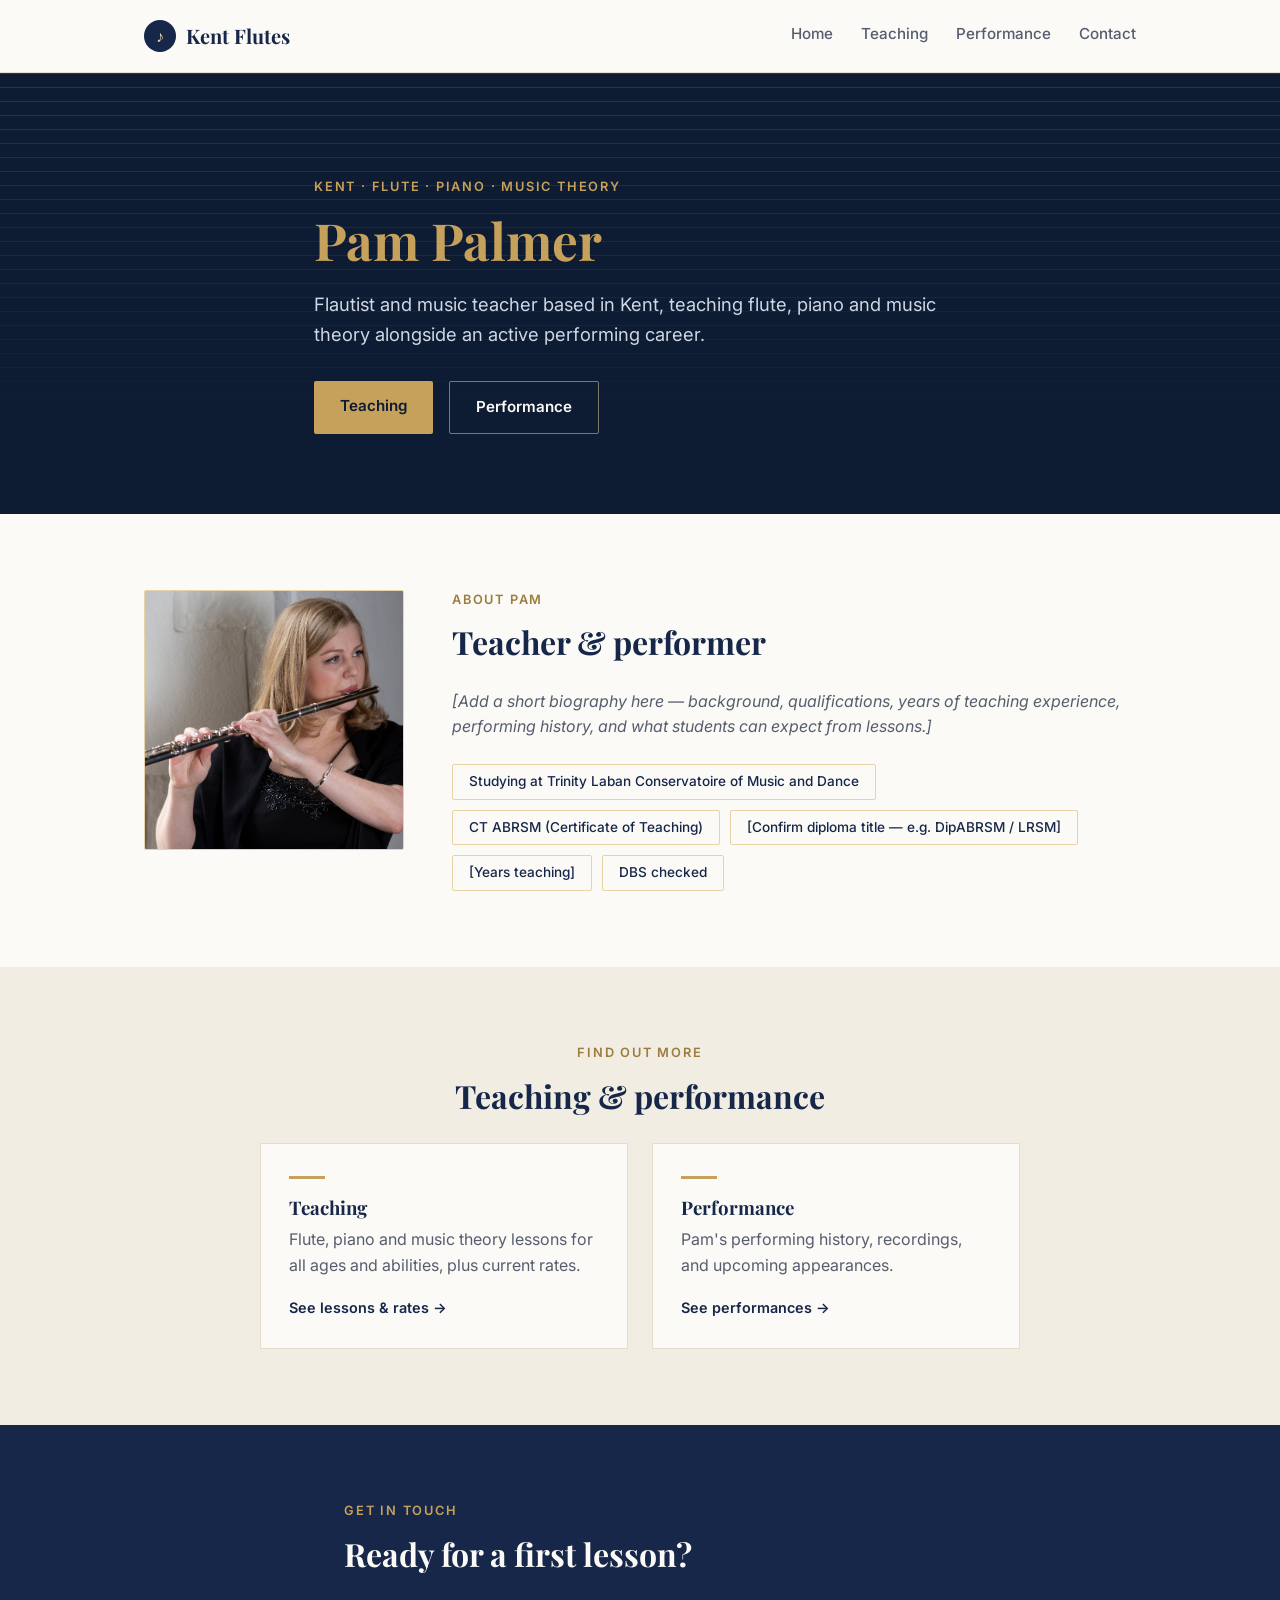
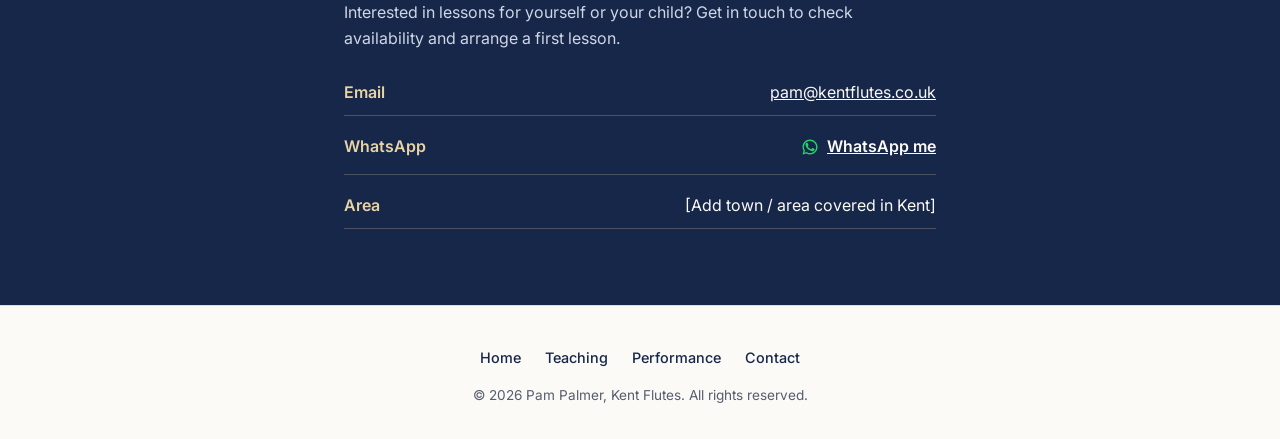
==== commit a849f619: "Add real photos, confirmed Trinity Laban & CT ABRSM credentials - Replace About section placeholder " ====
--- a/index.html
+++ b/index.html
@@ -47,8 +47,8 @@
 
   <section id="about" class="section">
     <div class="wrap about-grid">
-      <div class="about-photo" role="img" aria-label="Photo of Pam Palmer">
-        <span>Photo coming soon</span>
+      <div class="about-photo">
+        <img src="images/pam-playing.jpg" alt="Pam Palmer playing the flute">
       </div>
       <div class="about-copy">
         <p class="eyebrow eyebrow-dark">About Pam</p>
@@ -59,7 +59,9 @@
           from lessons.]</em>
         </p>
         <ul class="badges">
-          <li>[Qualification / diploma]</li>
+          <li>Studying at Trinity Laban Conservatoire of Music and Dance</li>
+          <li>CT ABRSM (Certificate of Teaching)</li>
+          <li>[Confirm diploma title — e.g. DipABRSM / LRSM]</li>
           <li>[Years teaching]</li>
           <li>DBS checked</li>
         </ul>
--- a/styles.css
+++ b/styles.css
@@ -210,13 +210,15 @@
   border-radius: 2px;
   background: var(--paper-alt);
   border: 1px solid var(--gold-soft);
-  display: flex;
-  align-items: center;
-  justify-content: center;
-  color: var(--ink-soft);
-  font-size: 0.9rem;
-  text-align: center;
-  padding: 16px;
+  overflow: hidden;
+}
+
+.about-photo img {
+  width: 100%;
+  height: 100%;
+  object-fit: cover;
+  object-position: top center;
+  display: block;
 }
 
 .about-copy em { color: var(--ink-soft); }
@@ -526,6 +528,22 @@
 
 .perf-bio em { color: #cfd6e4; }
 
+.perf-gallery {
+  display: flex;
+  justify-content: center;
+  padding: 72px 24px;
+  background: var(--navy-deep);
+}
+
+.perf-gallery img {
+  width: 100%;
+  max-width: 420px;
+  height: auto;
+  display: block;
+  border-radius: 2px;
+  box-shadow: 0 30px 70px rgba(0, 0, 0, 0.4);
+}
+
 /* Dark sections */
 .perf-section {
   padding: 84px 0;
@@ -584,4 +602,5 @@
   }
   .perf-hero-panel { padding: 40px 24px 56px; }
   .perf-timeline li { flex-direction: column; gap: 6px; }
-}
+  .perf-gallery { padding: 48px 24px; }
+}
